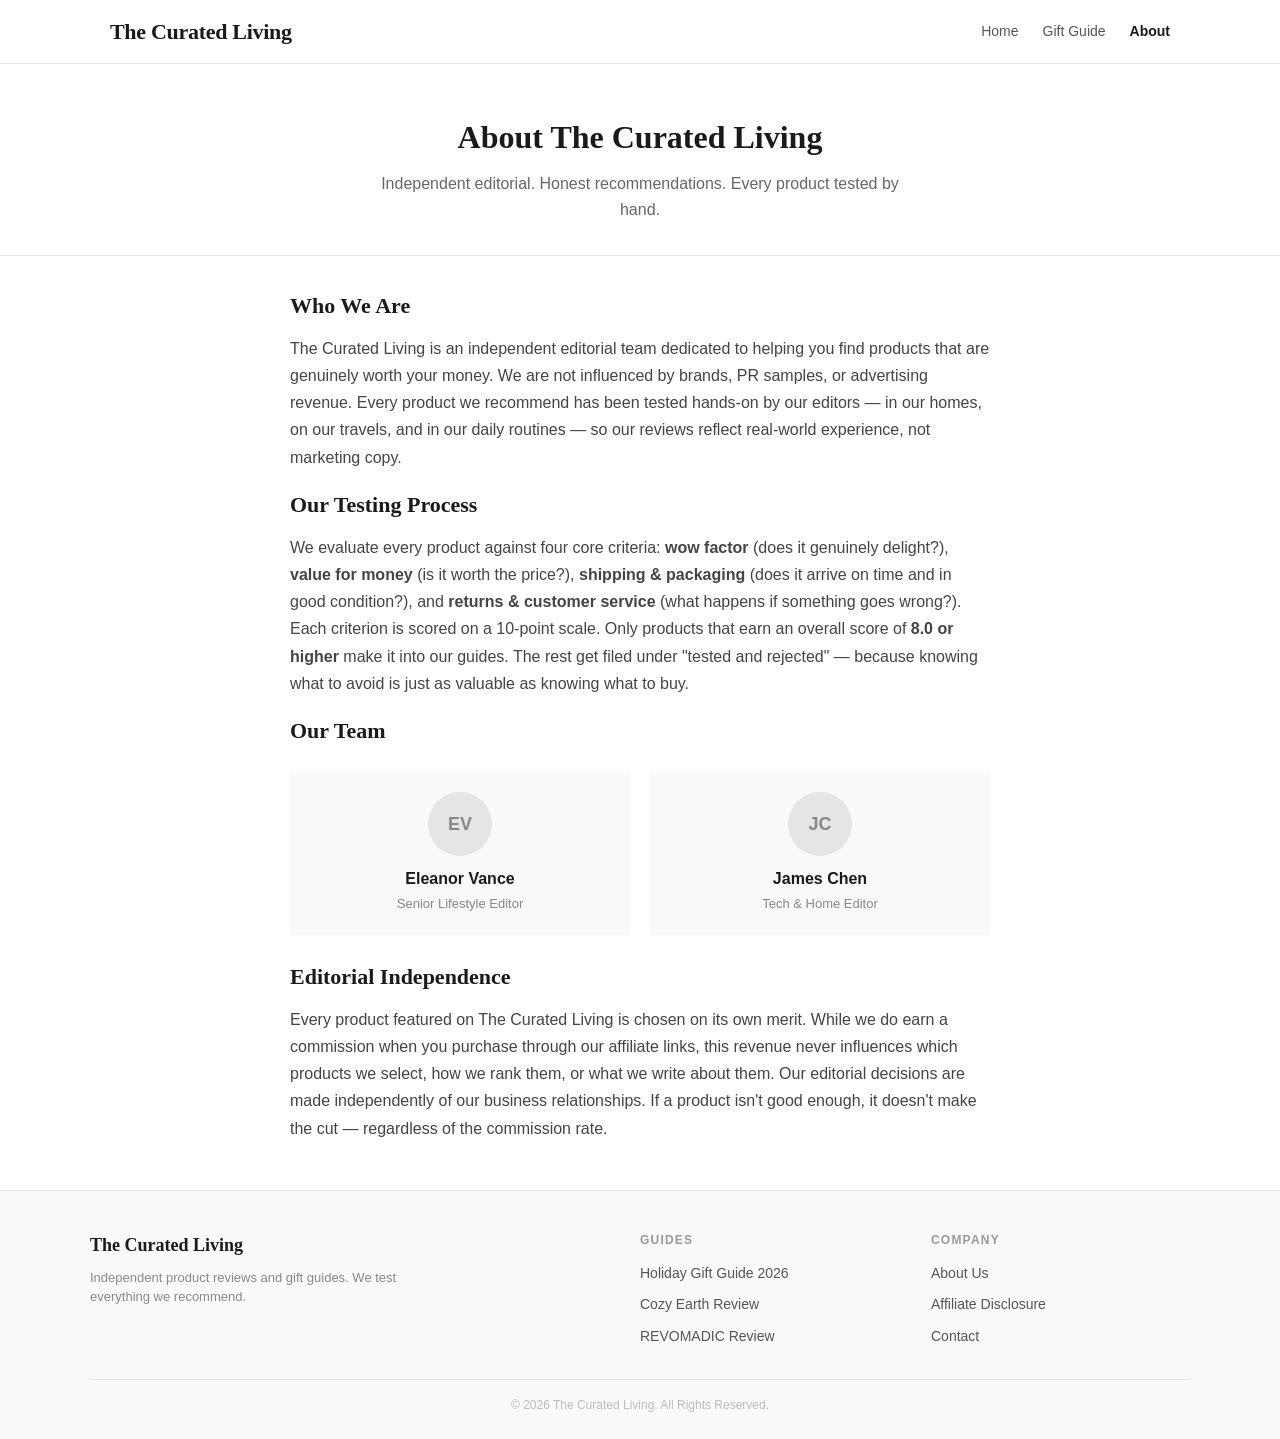
==== about.html @ 166a34c0 "Initial commit: The Curated Living - Holiday Gift Guide 2026 Multi-page affiliate editorial website " ====
<!DOCTYPE html>
<html lang="en">
<head>
  <meta charset="UTF-8">
  <meta name="viewport" content="width=device-width, initial-scale=1.0">
  <title>About Us — The Curated Living</title>
  <meta name="description" content="Learn about The Curated Living's editorial team, our hands-on testing process, and our commitment to independent product reviews.">
  <meta property="og:title" content="About Us — The Curated Living">
  <meta property="og:description" content="Learn about The Curated Living's editorial team, our hands-on testing process, and our commitment to independent product reviews.">
  <meta property="og:type" content="website">
  <link rel="stylesheet" href="css/style.css">
  <script>!function(f,b,e,v,n,t,s){if(f.fbq)return;n=f.fbq=function(){n.callMethod?n.callMethod.apply(n,arguments):n.queue.push(arguments)};if(!f._fbq)f._fbq=n;n.push=n;n.loaded=!0;n.version='2.0';n.queue=[];t=b.createElement(e);t.async=!0;t.src=v;s=b.getElementsByTagName(e)[0];s.parentNode.insertBefore(t,s)}(window,document,'script','https://connect.facebook.net/en_US/fbevents.js');fbq('init','YOUR_PIXEL_ID');fbq('track','PageView');</script>
</head>
<body>

  <!-- Header -->
  <header class="site-header">
    <div class="site-header__inner">
      <a href="index.html" class="site-header__logo">The Curated Living</a>
      <nav class="site-header__nav">
        <a href="index.html">Home</a>
        <a href="gift-guide.html">Gift Guide</a>
        <a href="about.html" class="active">About</a>
      </nav>
    </div>
  </header>

  <!-- About Header -->
  <section class="about-header">
    <h1>About The Curated Living</h1>
    <p>Independent editorial. Honest recommendations. Every product tested by hand.</p>
  </section>

  <!-- About Content -->
  <section class="about-section">

    <h2>Who We Are</h2>
    <p>The Curated Living is an independent editorial team dedicated to helping you find products that are genuinely worth your money. We are not influenced by brands, PR samples, or advertising revenue. Every product we recommend has been tested hands-on by our editors — in our homes, on our travels, and in our daily routines — so our reviews reflect real-world experience, not marketing copy.</p>

    <h2>Our Testing Process</h2>
    <p>We evaluate every product against four core criteria: <strong>wow factor</strong> (does it genuinely delight?), <strong>value for money</strong> (is it worth the price?), <strong>shipping &amp; packaging</strong> (does it arrive on time and in good condition?), and <strong>returns &amp; customer service</strong> (what happens if something goes wrong?). Each criterion is scored on a 10-point scale. Only products that earn an overall score of <strong>8.0 or higher</strong> make it into our guides. The rest get filed under "tested and rejected" — because knowing what to avoid is just as valuable as knowing what to buy.</p>

    <h2>Our Team</h2>
    <div class="about-team">
      <div class="about-team__card">
        <div class="about-team__avatar">EV</div>
        <div class="about-team__name">Eleanor Vance</div>
        <div class="about-team__role">Senior Lifestyle Editor</div>
      </div>
      <div class="about-team__card">
        <div class="about-team__avatar">JC</div>
        <div class="about-team__name">James Chen</div>
        <div class="about-team__role">Tech &amp; Home Editor</div>
      </div>
    </div>

    <h2>Editorial Independence</h2>
    <p>Every product featured on The Curated Living is chosen on its own merit. While we do earn a commission when you purchase through our affiliate links, this revenue never influences which products we select, how we rank them, or what we write about them. Our editorial decisions are made independently of our business relationships. If a product isn't good enough, it doesn't make the cut — regardless of the commission rate.</p>

  </section>

  <!-- Footer -->
  <footer class="site-footer">
    <div class="site-footer__inner">
      <div>
        <div class="site-footer__brand">The Curated Living</div>
        <p class="site-footer__desc">Independent product reviews and gift guides. We test everything we recommend.</p>
      </div>
      <div>
        <div class="site-footer__heading">Guides</div>
        <ul class="site-footer__links">
          <li><a href="gift-guide.html">Holiday Gift Guide 2026</a></li>
          <li><a href="reviews/cozy-earth.html">Cozy Earth Review</a></li>
          <li><a href="reviews/revomadic.html">REVOMADIC Review</a></li>
        </ul>
      </div>
      <div>
        <div class="site-footer__heading">Company</div>
        <ul class="site-footer__links">
          <li><a href="about.html">About Us</a></li>
          <li><a href="disclosure.html">Affiliate Disclosure</a></li>
          <li><a href="mailto:hello@thecuratedliving.com">Contact</a></li>
        </ul>
      </div>
    </div>
    <div class="site-footer__copy">© 2026 The Curated Living. All Rights Reserved.</div>
  </footer>

  <script src="js/tracking.js"></script>
</body>
</html>
---- css/style.css ----
/* =============================================
   The Curated Living — Global Stylesheet
   Style reference: Wirecutter / The Strategist
   ============================================= */

/* ---------- Reset & Base ---------- */
*,*::before,*::after{box-sizing:border-box;margin:0;padding:0}
html{scroll-behavior:smooth}
body{font-family:-apple-system,BlinkMacSystemFont,'Segoe UI',Roboto,Oxygen,Ubuntu,sans-serif;color:#1a1a1a;background:#fff;line-height:1.6;-webkit-font-smoothing:antialiased}
img{max-width:100%;height:auto;display:block}
a{color:#326891;text-decoration:none}
a:hover{text-decoration:underline}

/* ---------- Layout ---------- */
.container{max-width:1100px;margin:0 auto;padding:0 20px}
.container--narrow{max-width:740px;margin:0 auto;padding:0 20px}

/* ---------- Site Header ---------- */
.site-header{border-bottom:1px solid #e5e5e5;background:#fff;position:sticky;top:0;z-index:50}
.site-header__inner{max-width:1100px;margin:0 auto;padding:14px 20px;display:flex;align-items:center;justify-content:space-between}
.site-header__logo{font-family:Georgia,'Times New Roman',serif;font-size:22px;font-weight:700;color:#1a1a1a;text-decoration:none;letter-spacing:-.3px}
.site-header__logo:hover{text-decoration:none}
.site-header__nav{display:flex;align-items:center;gap:24px}
.site-header__nav a{font-size:14px;font-weight:500;color:#555;text-decoration:none;transition:color .15s}
.site-header__nav a:hover{color:#1a1a1a;text-decoration:none}
.site-header__nav a.active{color:#1a1a1a;font-weight:600}
@media(max-width:600px){
  .site-header__nav{gap:16px}
  .site-header__nav a{font-size:13px}
}

/* ---------- Site Footer ---------- */
.site-footer{border-top:1px solid #e5e5e5;background:#fafafa;padding:40px 20px 24px}
.site-footer__inner{max-width:1100px;margin:0 auto;display:grid;grid-template-columns:2fr 1fr 1fr;gap:32px}
@media(max-width:700px){
  .site-footer__inner{grid-template-columns:1fr;gap:20px}
}
.site-footer__brand{font-family:Georgia,serif;font-size:18px;font-weight:700;color:#1a1a1a;margin-bottom:8px}
.site-footer__desc{font-size:13px;color:#888;line-height:1.5;max-width:320px}
.site-footer__heading{font-size:12px;text-transform:uppercase;letter-spacing:1.2px;color:#999;font-weight:700;margin-bottom:10px}
.site-footer__links{list-style:none;padding:0}
.site-footer__links li{margin-bottom:6px}
.site-footer__links a{font-size:14px;color:#555}
.site-footer__links a:hover{color:#1a1a1a}
.site-footer__copy{border-top:1px solid #e5e5e5;margin-top:24px;padding-top:16px;text-align:center;font-size:12px;color:#bbb;max-width:1100px;margin-left:auto;margin-right:auto}

/* ---------- Article ---------- */
.article-category{font-size:12px;text-transform:uppercase;letter-spacing:1.5px;color:#c62828;font-weight:700;margin-top:32px;margin-bottom:12px}
.article-title{font-family:Georgia,serif;font-size:36px;line-height:1.2;font-weight:700;color:#1a1a1a;margin-bottom:16px;letter-spacing:-.5px}
@media(max-width:600px){.article-title{font-size:28px}}
.article-dek{font-size:18px;line-height:1.5;color:#555;margin-bottom:20px}
.byline{display:flex;align-items:center;gap:10px;padding:16px 0;border-top:1px solid #e5e5e5;border-bottom:1px solid #e5e5e5;margin-bottom:28px;font-size:14px;color:#666}
.byline__avatar{width:36px;height:36px;border-radius:50%;background:#e5e5e5;display:flex;align-items:center;justify-content:center;font-weight:700;font-size:13px;color:#888;flex-shrink:0}
.byline__name{color:#1a1a1a;font-weight:600}
.byline__meta{font-size:13px;color:#999}

/* ---------- Body Text ---------- */
.prose p{font-size:17px;line-height:1.7;color:#333;margin-bottom:20px}
.prose h2{font-family:Georgia,serif;font-size:26px;font-weight:700;color:#1a1a1a;margin:40px 0 16px;letter-spacing:-.3px}
.prose h3{font-size:14px;text-transform:uppercase;letter-spacing:1px;color:#999;font-weight:700;margin:36px 0 10px}
.prose ul,.prose ol{margin-bottom:20px;padding-left:24px;font-size:17px;color:#333;line-height:1.7}
.prose li{margin-bottom:6px}
.prose strong{color:#1a1a1a}

/* ---------- Hero Image ---------- */
.hero-img{width:100%;margin-bottom:28px}
.hero-img img{width:100%;height:auto}
.hero-img figcaption{font-size:12px;color:#999;margin-top:6px;font-style:italic}

/* ---------- Table of Contents ---------- */
.toc{background:#f9f9f9;border:1px solid #e5e5e5;padding:20px 24px;margin-bottom:32px}
.toc__title{font-size:13px;font-weight:700;text-transform:uppercase;letter-spacing:1px;color:#888;margin-bottom:12px}
.toc ol{padding-left:20px;margin:0}
.toc li{font-size:15px;margin-bottom:6px;color:#333}
.toc a{color:#326891}

/* ---------- Product Card ---------- */
.product-card{border:1px solid #e5e5e5;padding:24px;margin-bottom:32px;background:#fff}
.product-card__label{font-size:12px;font-weight:700;text-transform:uppercase;letter-spacing:1px;margin-bottom:12px}
.product-card__label--pick{color:#326891}
.product-card__label--great{color:#2e7d32}
.product-card__label--lastmin{color:#c62828}
.product-card__inner{display:flex;gap:20px;align-items:flex-start}
@media(max-width:600px){.product-card__inner{flex-direction:column}}
.product-card__img{width:200px;min-width:200px;aspect-ratio:1;background:#f5f5f5;display:flex;align-items:center;justify-content:center;flex-direction:column;text-align:center}
@media(max-width:600px){.product-card__img{width:100%;min-width:auto;aspect-ratio:4/3}}
.product-card__img-brand{font-size:18px;font-weight:700;color:#555;margin-bottom:4px}
.product-card__img-sub{font-size:12px;color:#999}
.product-card__body{flex:1}
.product-card__name{font-family:Georgia,serif;font-size:22px;font-weight:700;color:#1a1a1a;margin-bottom:4px;line-height:1.3}
.product-card__price{font-size:14px;color:#888;margin-bottom:12px}
.product-card__desc{font-size:15px;line-height:1.6;color:#444;margin-bottom:14px}
.product-card__pros{font-size:14px;color:#444;margin-bottom:16px;padding-left:0;list-style:none}
.product-card__pros li{position:relative;padding-left:18px;margin-bottom:5px}
.product-card__pros li::before{content:'✓';position:absolute;left:0;color:#2e7d32;font-weight:700}

/* Buy button */
.buy-btn{display:inline-block;background:#1a1a1a;color:#fff;padding:10px 20px;font-size:14px;font-weight:600;border:none;cursor:pointer;transition:background .15s;text-decoration:none;font-family:inherit}
.buy-btn:hover{background:#333;color:#fff;text-decoration:none}
.promo-note{font-size:13px;color:#888;margin-top:8px;display:flex;align-items:center;gap:6px;flex-wrap:wrap}
.copy-link{color:#326891;cursor:pointer;text-decoration:underline;background:none;border:none;font-size:13px;padding:0;font-family:inherit}
.copy-link:hover{color:#1a4a6e}

/* ---------- Homepage ---------- */
.home-hero{padding:48px 0 40px;border-bottom:1px solid #e5e5e5}
.home-hero__inner{max-width:1100px;margin:0 auto;padding:0 20px;display:grid;grid-template-columns:1.2fr 1fr;gap:32px;align-items:center}
@media(max-width:700px){.home-hero__inner{grid-template-columns:1fr;gap:20px}}
.home-hero__category{font-size:12px;text-transform:uppercase;letter-spacing:1.5px;color:#c62828;font-weight:700;margin-bottom:8px}
.home-hero__title{font-family:Georgia,serif;font-size:32px;font-weight:700;color:#1a1a1a;line-height:1.2;margin-bottom:12px;letter-spacing:-.3px}
@media(max-width:600px){.home-hero__title{font-size:26px}}
.home-hero__title a{color:inherit;text-decoration:none}
.home-hero__title a:hover{text-decoration:underline}
.home-hero__dek{font-size:16px;color:#555;line-height:1.5;margin-bottom:16px}
.home-hero__meta{font-size:13px;color:#999}
.home-hero__img{border-radius:4px;overflow:hidden;aspect-ratio:16/10;background:#f5f5f5}
.home-hero__img img{width:100%;height:100%;object-fit:cover}

/* Article grid */
.articles-grid{max-width:1100px;margin:0 auto;padding:40px 20px}
.articles-grid__title{font-family:Georgia,serif;font-size:22px;font-weight:700;margin-bottom:24px;color:#1a1a1a}
.articles-grid__list{display:grid;grid-template-columns:repeat(3,1fr);gap:24px;list-style:none;padding:0}
@media(max-width:700px){.articles-grid__list{grid-template-columns:1fr;gap:16px}}
.article-card{border:1px solid #e5e5e5;overflow:hidden;transition:box-shadow .2s}
.article-card:hover{box-shadow:0 2px 12px rgba(0,0,0,.08)}
.article-card__img{aspect-ratio:16/10;background:#f5f5f5;display:flex;align-items:center;justify-content:center;font-size:13px;color:#999;padding:12px;text-align:center}
.article-card__body{padding:16px}
.article-card__cat{font-size:11px;text-transform:uppercase;letter-spacing:1px;color:#c62828;font-weight:700;margin-bottom:6px}
.article-card__title{font-family:Georgia,serif;font-size:18px;font-weight:700;color:#1a1a1a;line-height:1.3;margin-bottom:6px}
.article-card__title a{color:inherit;text-decoration:none}
.article-card__title a:hover{text-decoration:underline}
.article-card__excerpt{font-size:14px;color:#666;line-height:1.5}
.article-card__meta{font-size:12px;color:#999;margin-top:8px}

/* Newsletter */
.newsletter{background:#f9f9f9;border-top:1px solid #e5e5e5;border-bottom:1px solid #e5e5e5;padding:40px 20px;text-align:center}
.newsletter__title{font-family:Georgia,serif;font-size:22px;font-weight:700;margin-bottom:8px}
.newsletter__desc{font-size:15px;color:#666;margin-bottom:16px;max-width:480px;margin-left:auto;margin-right:auto}
.newsletter__form{display:flex;gap:8px;max-width:400px;margin:0 auto}
.newsletter__input{flex:1;padding:10px 14px;border:1px solid #ddd;font-size:14px;font-family:inherit}
.newsletter__input:focus{outline:none;border-color:#326891}
.newsletter__btn{background:#1a1a1a;color:#fff;padding:10px 20px;border:none;font-size:14px;font-weight:600;cursor:pointer;font-family:inherit}
.newsletter__btn:hover{background:#333}

/* ---------- About page ---------- */
.about-header{text-align:center;padding:48px 20px 32px;border-bottom:1px solid #e5e5e5}
.about-header h1{font-family:Georgia,serif;font-size:32px;font-weight:700;margin-bottom:8px}
.about-header p{font-size:16px;color:#666;max-width:560px;margin:0 auto}
.about-section{max-width:740px;margin:0 auto;padding:32px 20px}
.about-section h2{font-family:Georgia,serif;font-size:22px;font-weight:700;margin-bottom:12px}
.about-section p{font-size:16px;line-height:1.7;color:#444;margin-bottom:16px}
.about-team{display:grid;grid-template-columns:1fr 1fr;gap:20px;margin:24px 0}
@media(max-width:600px){.about-team{grid-template-columns:1fr}}
.about-team__card{padding:20px;background:#f9f9f9;text-align:center}
.about-team__avatar{width:64px;height:64px;border-radius:50%;background:#e5e5e5;margin:0 auto 10px;display:flex;align-items:center;justify-content:center;font-weight:700;color:#888;font-size:18px}
.about-team__name{font-weight:700;color:#1a1a1a;margin-bottom:2px}
.about-team__role{font-size:13px;color:#888}

/* ---------- Section Divider ---------- */
.section-divider{border:none;border-top:1px solid #e5e5e5;margin:36px 0}

/* ---------- Rejected Section ---------- */
.rejected{border-top:1px solid #e5e5e5;margin-top:40px;padding-top:32px}
.rejected-grid{display:grid;grid-template-columns:1fr 1fr;gap:12px;margin-top:16px}
@media(max-width:600px){.rejected-grid{grid-template-columns:1fr}}
.rejected-item{padding:14px;background:#f9f9f9;font-size:14px}
.rejected-item strong{color:#1a1a1a;display:block;margin-bottom:4px}
.rejected-item p{font-size:13px;color:#888;margin:0;line-height:1.5}

/* ---------- Disclosure ---------- */
.disclosure{border-top:1px solid #e5e5e5;margin-top:40px;padding-top:24px;font-size:13px;color:#999;line-height:1.6}
.disclosure p{font-size:13px;color:#999;margin-bottom:12px}
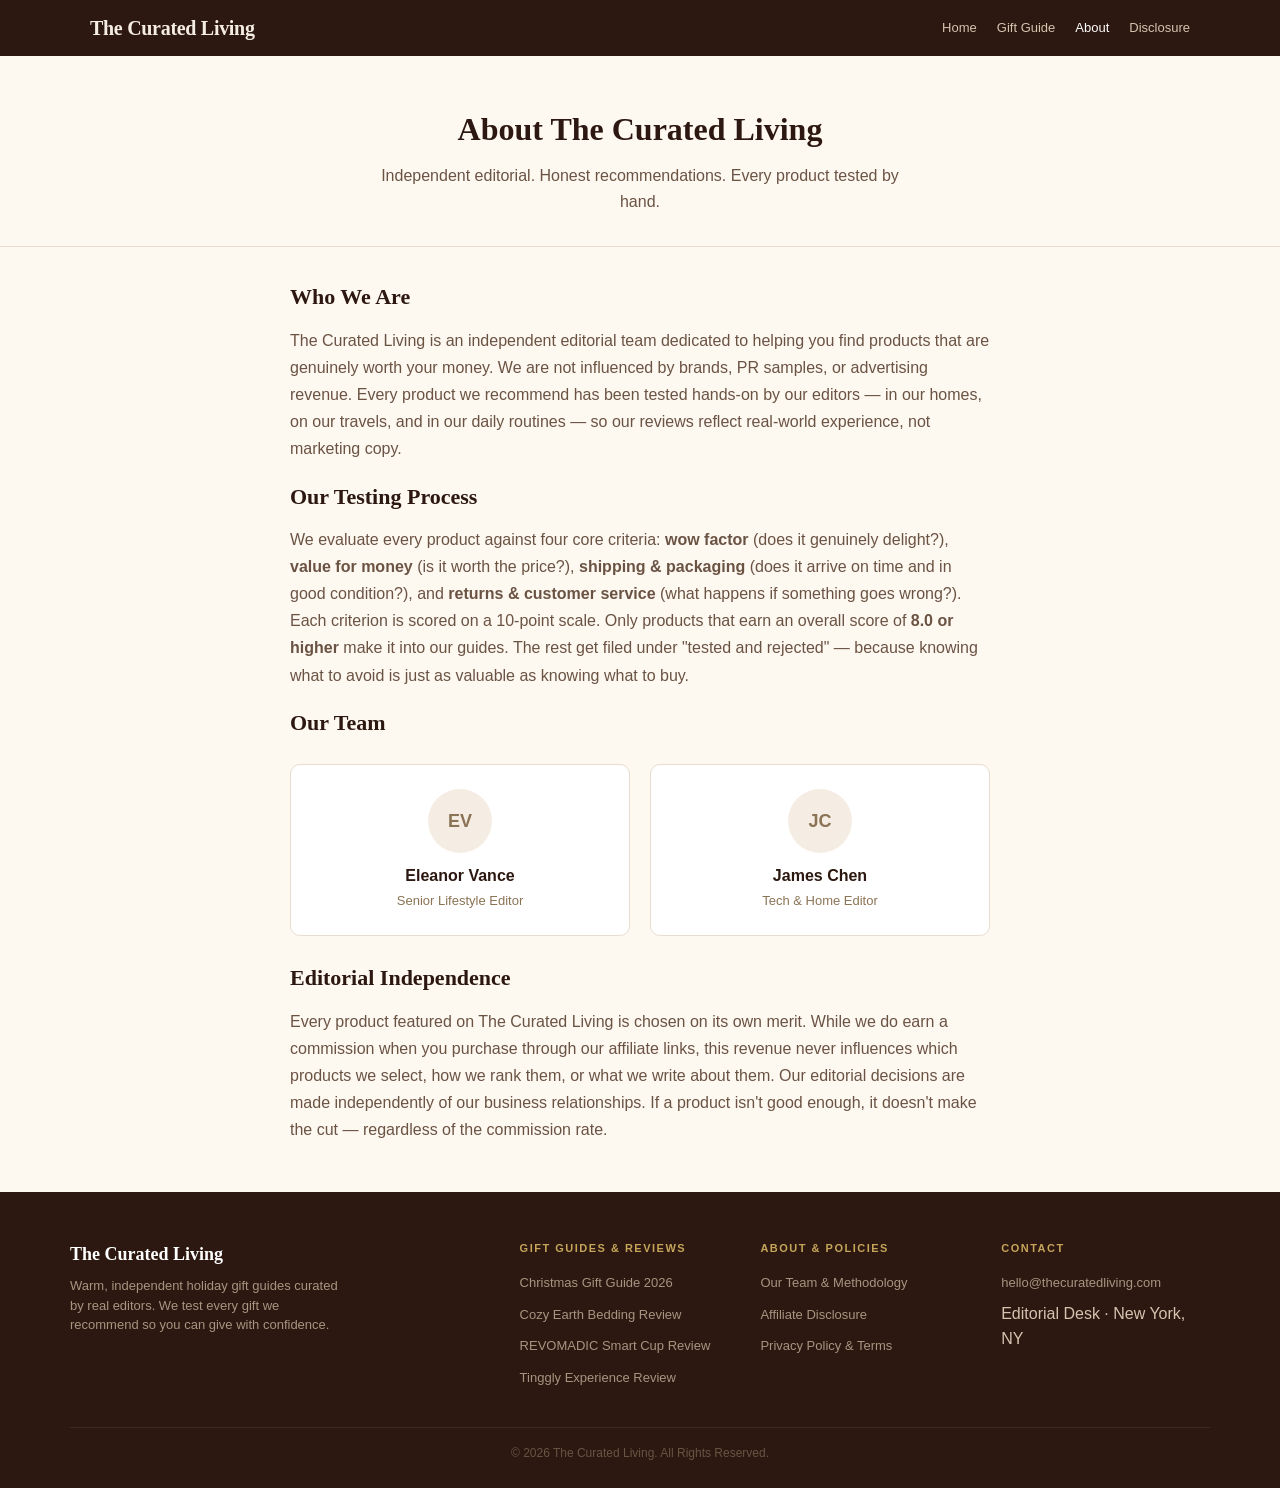
==== commit b319ff04: "Upgrade to 14-item Christmas Gift Finder & Interactive Comparison Hub (Impact.com holiday brands, co" ====
--- a/about.html
+++ b/about.html
@@ -9,7 +9,6 @@
   <meta property="og:description" content="Learn about The Curated Living's editorial team, our hands-on testing process, and our commitment to independent product reviews.">
   <meta property="og:type" content="website">
   <link rel="stylesheet" href="css/style.css">
-  <script>!function(f,b,e,v,n,t,s){if(f.fbq)return;n=f.fbq=function(){n.callMethod?n.callMethod.apply(n,arguments):n.queue.push(arguments)};if(!f._fbq)f._fbq=n;n.push=n;n.loaded=!0;n.version='2.0';n.queue=[];t=b.createElement(e);t.async=!0;t.src=v;s=b.getElementsByTagName(e)[0];s.parentNode.insertBefore(t,s)}(window,document,'script','https://connect.facebook.net/en_US/fbevents.js');fbq('init','YOUR_PIXEL_ID');fbq('track','PageView');</script>
 </head>
 <body>
 
@@ -21,6 +20,7 @@
         <a href="index.html">Home</a>
         <a href="gift-guide.html">Gift Guide</a>
         <a href="about.html" class="active">About</a>
+        <a href="disclosure.html">Disclosure</a>
       </nav>
     </div>
   </header>
@@ -64,22 +64,30 @@
     <div class="site-footer__inner">
       <div>
         <div class="site-footer__brand">The Curated Living</div>
-        <p class="site-footer__desc">Independent product reviews and gift guides. We test everything we recommend.</p>
+        <p class="site-footer__desc">Warm, independent holiday gift guides curated by real editors. We test every gift we recommend so you can give with confidence.</p>
       </div>
       <div>
-        <div class="site-footer__heading">Guides</div>
+        <div class="site-footer__heading">Gift Guides &amp; Reviews</div>
         <ul class="site-footer__links">
-          <li><a href="gift-guide.html">Holiday Gift Guide 2026</a></li>
-          <li><a href="reviews/cozy-earth.html">Cozy Earth Review</a></li>
-          <li><a href="reviews/revomadic.html">REVOMADIC Review</a></li>
+          <li><a href="gift-guide.html">Christmas Gift Guide 2026</a></li>
+          <li><a href="reviews/cozy-earth.html">Cozy Earth Bedding Review</a></li>
+          <li><a href="reviews/revomadic.html">REVOMADIC Smart Cup Review</a></li>
+          <li><a href="reviews/tinggly.html">Tinggly Experience Review</a></li>
         </ul>
       </div>
       <div>
-        <div class="site-footer__heading">Company</div>
+        <div class="site-footer__heading">About &amp; Policies</div>
         <ul class="site-footer__links">
-          <li><a href="about.html">About Us</a></li>
+          <li><a href="about.html">Our Team &amp; Methodology</a></li>
           <li><a href="disclosure.html">Affiliate Disclosure</a></li>
-          <li><a href="mailto:hello@thecuratedliving.com">Contact</a></li>
+          <li><a href="privacy.html">Privacy Policy &amp; Terms</a></li>
+        </ul>
+      </div>
+      <div>
+        <div class="site-footer__heading">Contact</div>
+        <ul class="site-footer__links">
+          <li><a href="mailto:hello@thecuratedliving.com">hello@thecuratedliving.com</a></li>
+          <li>Editorial Desk · New York, NY</li>
         </ul>
       </div>
     </div>
--- a/css/style.css
+++ b/css/style.css
@@ -1,171 +1,302 @@
 /* =============================================
-   The Curated Living — Global Stylesheet
-   Style reference: Wirecutter / The Strategist
+   The Curated Living — Christmas Gift Guide 2026
+   Warm, magazine-style gift discovery experience
    ============================================= */
 
 /* ---------- Reset & Base ---------- */
 *,*::before,*::after{box-sizing:border-box;margin:0;padding:0}
 html{scroll-behavior:smooth}
-body{font-family:-apple-system,BlinkMacSystemFont,'Segoe UI',Roboto,Oxygen,Ubuntu,sans-serif;color:#1a1a1a;background:#fff;line-height:1.6;-webkit-font-smoothing:antialiased}
+body{font-family:-apple-system,BlinkMacSystemFont,'Segoe UI',Roboto,sans-serif;color:#2C1810;background:#FDF8F0;line-height:1.6;-webkit-font-smoothing:antialiased}
 img{max-width:100%;height:auto;display:block}
-a{color:#326891;text-decoration:none}
-a:hover{text-decoration:underline}
+a{color:#8B4513;text-decoration:none}
+a:hover{text-decoration:underline;color:#5C2E0A}
 
 /* ---------- Layout ---------- */
-.container{max-width:1100px;margin:0 auto;padding:0 20px}
-.container--narrow{max-width:740px;margin:0 auto;padding:0 20px}
-
-/* ---------- Site Header ---------- */
-.site-header{border-bottom:1px solid #e5e5e5;background:#fff;position:sticky;top:0;z-index:50}
-.site-header__inner{max-width:1100px;margin:0 auto;padding:14px 20px;display:flex;align-items:center;justify-content:space-between}
-.site-header__logo{font-family:Georgia,'Times New Roman',serif;font-size:22px;font-weight:700;color:#1a1a1a;text-decoration:none;letter-spacing:-.3px}
-.site-header__logo:hover{text-decoration:none}
-.site-header__nav{display:flex;align-items:center;gap:24px}
-.site-header__nav a{font-size:14px;font-weight:500;color:#555;text-decoration:none;transition:color .15s}
-.site-header__nav a:hover{color:#1a1a1a;text-decoration:none}
-.site-header__nav a.active{color:#1a1a1a;font-weight:600}
-@media(max-width:600px){
-  .site-header__nav{gap:16px}
-  .site-header__nav a{font-size:13px}
-}
-
-/* ---------- Site Footer ---------- */
-.site-footer{border-top:1px solid #e5e5e5;background:#fafafa;padding:40px 20px 24px}
-.site-footer__inner{max-width:1100px;margin:0 auto;display:grid;grid-template-columns:2fr 1fr 1fr;gap:32px}
-@media(max-width:700px){
-  .site-footer__inner{grid-template-columns:1fr;gap:20px}
-}
-.site-footer__brand{font-family:Georgia,serif;font-size:18px;font-weight:700;color:#1a1a1a;margin-bottom:8px}
-.site-footer__desc{font-size:13px;color:#888;line-height:1.5;max-width:320px}
-.site-footer__heading{font-size:12px;text-transform:uppercase;letter-spacing:1.2px;color:#999;font-weight:700;margin-bottom:10px}
+.container{max-width:1140px;margin:0 auto;padding:0 20px}
+.container--narrow{max-width:760px;margin:0 auto;padding:0 20px}
+
+/* ---------- Header ---------- */
+.site-header{background:#2C1810;position:sticky;top:0;z-index:50}
+.site-header__inner{max-width:1140px;margin:0 auto;padding:12px 20px;display:flex;align-items:center;justify-content:space-between}
+.site-header__logo{font-family:Georgia,serif;font-size:20px;font-weight:700;color:#F5EDE3;text-decoration:none;letter-spacing:-.3px}
+.site-header__logo:hover{text-decoration:none;color:#fff}
+.site-header__nav{display:flex;align-items:center;gap:20px}
+.site-header__nav a{font-size:13px;font-weight:500;color:#D4C4B0;text-decoration:none;transition:color .15s}
+.site-header__nav a:hover,.site-header__nav a.active{color:#fff;text-decoration:none}
+@media(max-width:600px){.site-header__nav{gap:14px}.site-header__nav a{font-size:12px}}
+
+/* ---------- Hero ---------- */
+.hero{position:relative;overflow:hidden;background:#2C1810;min-height:480px;display:flex;align-items:center}
+@media(max-width:700px){.hero{min-height:auto;padding:0}}
+.hero__bg{position:absolute;inset:0;z-index:0}
+.hero__bg img{width:100%;height:100%;object-fit:cover;opacity:.55}
+.hero__overlay{position:absolute;inset:0;background:linear-gradient(135deg,rgba(44,24,16,.85) 0%,rgba(44,24,16,.5) 50%,rgba(27,67,50,.4) 100%);z-index:1}
+.hero__content{position:relative;z-index:2;max-width:1140px;margin:0 auto;padding:60px 20px;width:100%}
+@media(max-width:700px){.hero__content{padding:40px 20px}}
+.hero__eyebrow{font-size:12px;text-transform:uppercase;letter-spacing:2.5px;color:#C5A55A;font-weight:700;margin-bottom:12px;display:flex;align-items:center;gap:8px}
+.hero__title{font-family:Georgia,serif;font-size:42px;font-weight:700;color:#fff;line-height:1.15;margin-bottom:16px;max-width:600px}
+@media(max-width:700px){.hero__title{font-size:28px}}
+.hero__subtitle{font-size:17px;color:#D4C4B0;line-height:1.6;max-width:500px;margin-bottom:32px}
+
+/* ---------- Gift Finder (3-step) ---------- */
+.finder{background:#fff;border-radius:12px;padding:28px;max-width:680px;box-shadow:0 8px 40px rgba(44,24,16,.15)}
+.finder__title{font-family:Georgia,serif;font-size:18px;font-weight:700;color:#2C1810;margin-bottom:20px;text-align:center}
+.finder__steps{display:flex;gap:16px;flex-wrap:wrap}
+@media(max-width:600px){.finder__steps{flex-direction:column}}
+.finder__step{flex:1;min-width:180px}
+.finder__step-label{font-size:11px;text-transform:uppercase;letter-spacing:1.2px;color:#8B7355;font-weight:700;margin-bottom:8px;display:flex;align-items:center;gap:6px}
+.finder__step-num{width:22px;height:22px;border-radius:50%;background:#C5A55A;color:#fff;font-size:11px;font-weight:700;display:flex;align-items:center;justify-content:center}
+.finder__select{width:100%;padding:10px 12px;border:1.5px solid #E8DDD0;border-radius:8px;font-size:14px;font-family:inherit;color:#2C1810;background:#FDF8F0;cursor:pointer;appearance:none;background-image:url("data:image/svg+xml,%3Csvg xmlns='http://www.w3.org/2000/svg' width='12' height='8'%3E%3Cpath d='M1 1l5 5 5-5' stroke='%238B7355' stroke-width='1.5' fill='none'/%3E%3C/svg%3E");background-repeat:no-repeat;background-position:right 12px center}
+.finder__select:focus{outline:none;border-color:#C5A55A}
+.finder__btn{width:100%;margin-top:16px;padding:12px 24px;background:#B22234;color:#fff;border:none;border-radius:8px;font-size:15px;font-weight:600;cursor:pointer;font-family:inherit;transition:background .15s}
+.finder__btn:hover{background:#8B1A2A}
+
+/* ---------- Section ---------- */
+.section{padding:48px 0}
+.section--alt{background:#F5EDE3}
+.section__eyebrow{font-size:11px;text-transform:uppercase;letter-spacing:2px;color:#C5A55A;font-weight:700;margin-bottom:8px}
+.section__title{font-family:Georgia,serif;font-size:28px;font-weight:700;color:#2C1810;margin-bottom:8px;line-height:1.2}
+@media(max-width:600px){.section__title{font-size:24px}}
+.section__desc{font-size:16px;color:#6B5344;margin-bottom:32px;max-width:600px;line-height:1.6}
+
+/* ---------- Recipient Tabs ---------- */
+.tabs{display:flex;gap:8px;margin-bottom:28px;flex-wrap:wrap}
+.tab{padding:8px 18px;border:1.5px solid #E8DDD0;border-radius:24px;font-size:13px;font-weight:600;color:#6B5344;cursor:pointer;transition:all .15s;background:#fff;font-family:inherit}
+.tab:hover{border-color:#C5A55A;color:#2C1810}
+.tab.active{background:#2C1810;color:#fff;border-color:#2C1810}
+
+/* ---------- FTC Inline Disclosure & Filter Feedback ---------- */
+.ftc-inline-notice{background:#F5EDE3;border-left:3px solid #C5A55A;border-radius:6px;padding:10px 14px;font-size:13px;color:#5C4636;margin-bottom:20px;line-height:1.5}
+.ftc-inline-notice a{color:#8B4513;font-weight:600;text-decoration:underline}
+.shipping-cutoff-alert{background:#FFF4E5;border:1.5px solid #C5A55A;border-radius:8px;padding:14px 18px;margin-bottom:20px;font-size:14px;color:#2C1810;display:flex;align-items:center;justify-content:space-between;gap:12px;flex-wrap:wrap}
+.filter-status{background:#fff;border:1.5px dashed #C5A55A;border-radius:10px;padding:18px 20px;margin-bottom:24px;display:flex;align-items:center;justify-content:space-between;gap:16px;flex-wrap:wrap}
+.filter-status__text{font-size:14px;color:#2C1810;line-height:1.5}
+.filter-status__reset{padding:8px 16px;background:#2C1810;color:#fff;border:none;border-radius:6px;font-size:13px;font-weight:600;cursor:pointer;font-family:inherit}
+.filter-status__reset:hover{background:#8B1A2A}
+
+/* ---------- Discovery Search, Sort & Quick Need Tags ---------- */
+.discovery-bar{background:#fff;border:1px solid #E8DDD0;border-radius:12px;padding:16px 20px;margin-bottom:20px;display:flex;gap:14px;align-items:center;justify-content:space-between;flex-wrap:wrap}
+.discovery-search{flex:1;min-width:240px;position:relative}
+.discovery-search input{width:100%;padding:10px 14px 10px 36px;border:1.5px solid #E8DDD0;border-radius:8px;font-size:14px;font-family:inherit;color:#2C1810;background:#FDF8F0}
+.discovery-search input:focus{outline:none;border-color:#C5A55A;background:#fff}
+.discovery-search__icon{position:absolute;left:12px;top:50%;transform:translateY(-50%);font-size:14px;color:#8B7355;pointer-events:none}
+.discovery-controls{display:flex;align-items:center;gap:12px;flex-wrap:wrap}
+.discovery-count{font-size:13px;color:#6B5344;font-weight:600}
+.discovery-sort{padding:9px 30px 9px 12px;border:1.5px solid #E8DDD0;border-radius:8px;font-size:13px;font-family:inherit;color:#2C1810;background:#FDF8F0;cursor:pointer}
+.quick-tags{display:flex;gap:8px;flex-wrap:wrap;margin-bottom:24px;align-items:center}
+.quick-tags__label{font-size:12px;font-weight:700;text-transform:uppercase;letter-spacing:1px;color:#8B7355;margin-right:4px}
+.quick-tag{padding:6px 13px;border:1px solid #E8DDD0;border-radius:20px;background:#F5EDE3;color:#5C4636;font-size:12px;font-weight:600;cursor:pointer;font-family:inherit;transition:all .15s}
+.quick-tag:hover,.quick-tag.active{background:#B22234;color:#fff;border-color:#B22234}
+
+/* ---------- Card Compare Button & Interactive Compare Tray ---------- */
+.gift-card__actions{display:flex;gap:8px;align-items:stretch}
+.gift-card__cta{flex:1}
+.gift-card__cmp-btn{padding:0 12px;background:#FDF8F0;color:#2C1810;border:1.5px solid #E8DDD0;border-radius:8px;font-size:12px;font-weight:700;cursor:pointer;font-family:inherit;white-space:nowrap;transition:all .15s}
+.gift-card__cmp-btn:hover{border-color:#C5A55A;background:#F5EDE3}
+.gift-card__cmp-btn.selected{background:#1B4332;color:#fff;border-color:#1B4332}
+
+.compare-tray{position:fixed;bottom:20px;left:50%;transform:translateX(-50%);background:#2C1810;color:#fff;padding:14px 22px;border-radius:14px;box-shadow:0 12px 40px rgba(0,0,0,.35);z-index:90;display:flex;align-items:center;gap:16px;max-width:92vw;flex-wrap:wrap;border:1.5px solid #C5A55A}
+.compare-tray[hidden]{display:none!important}
+.compare-tray__items{display:flex;gap:8px;flex-wrap:wrap;align-items:center}
+.compare-tray__pill{background:#3D2A1E;color:#F5EDE3;padding:5px 10px;border-radius:20px;font-size:12px;font-weight:600;display:flex;align-items:center;gap:6px}
+.compare-tray__pill button{background:none;border:none;color:#C5A55A;cursor:pointer;font-size:14px;line-height:1}
+.compare-tray__btn{padding:9px 18px;background:#C5A55A;color:#2C1810;border:none;border-radius:8px;font-size:13px;font-weight:700;cursor:pointer;font-family:inherit}
+.compare-tray__clear{background:none;border:none;color:#D4C4B0;font-size:12px;text-decoration:underline;cursor:pointer;font-family:inherit}
+
+.compare-modal{position:fixed;inset:0;background:rgba(44,24,16,.72);z-index:100;display:flex;align-items:center;justify-content:center;padding:20px}
+.compare-modal[hidden]{display:none!important}
+.compare-modal__box{background:#FDF8F0;border-radius:14px;max-width:960px;width:100%;max-height:88vh;overflow-y:auto;padding:28px;border:2px solid #C5A55A}
+.compare-modal__head{display:flex;justify-content:space-between;align-items:center;margin-bottom:20px}
+.compare-modal__close{background:#2C1810;color:#fff;border:none;border-radius:8px;padding:6px 14px;font-size:13px;font-weight:600;cursor:pointer}
+.compare-table-wrap{overflow-x:auto}
+.compare-table{width:100%;border-collapse:collapse;background:#fff;border-radius:10px;overflow:hidden;font-size:13px}
+.compare-table th,.compare-table td{padding:12px 14px;border:1px solid #E8DDD0;text-align:left;vertical-align:top}
+.compare-table th{background:#F5EDE3;color:#2C1810;font-weight:700;width:130px}
+
+/* ---------- Gift Card ---------- */
+.gifts-grid{display:grid;grid-template-columns:repeat(auto-fill,minmax(300px,1fr));gap:24px}
+@media(max-width:700px){.gifts-grid{grid-template-columns:1fr}}
+.gift-card{background:#fff;border-radius:12px;overflow:hidden;border:1px solid #E8DDD0;transition:transform .2s,box-shadow .2s}
+.gift-card:hover{transform:translateY(-3px);box-shadow:0 8px 24px rgba(44,24,16,.1)}
+.gift-card__img{aspect-ratio:4/3;overflow:hidden;background:#F5EDE3;position:relative}
+.gift-card__img img{width:100%;height:100%;object-fit:cover;transition:transform .3s}
+.gift-card:hover .gift-card__img img{transform:scale(1.04)}
+.gift-card__badge{position:absolute;top:12px;left:12px;font-size:11px;font-weight:700;padding:4px 10px;border-radius:20px;z-index:2}
+.gift-card__badge--pick{background:#C5A55A;color:#fff}
+.gift-card__badge--lastmin{background:#B22234;color:#fff}
+.gift-card__badge--value{background:#1B4332;color:#fff}
+.gift-card__body{padding:20px}
+.gift-card__for{font-size:12px;color:#C5A55A;font-weight:600;text-transform:uppercase;letter-spacing:1px;margin-bottom:4px}
+.gift-card__name{font-family:Georgia,serif;font-size:19px;font-weight:700;color:#2C1810;margin-bottom:4px;line-height:1.3}
+.gift-card__price{font-size:14px;color:#8B7355;margin-bottom:10px}
+.gift-card__why{font-size:14px;color:#6B5344;line-height:1.55;margin-bottom:14px}
+.gift-card__meta{display:flex;gap:12px;flex-wrap:wrap;font-size:12px;color:#8B7355;margin-bottom:16px}
+.gift-card__meta span{display:flex;align-items:center;gap:4px}
+.gift-card__cta{display:block;width:100%;padding:11px;background:#2C1810;color:#F5EDE3;border:none;border-radius:8px;font-size:14px;font-weight:600;cursor:pointer;text-align:center;font-family:inherit;transition:background .15s}
+.gift-card__cta:hover{background:#1a0f09;text-decoration:none;color:#fff}
+.gift-card__code{font-size:12px;color:#8B7355;margin-top:8px;text-align:center}
+.gift-card__code button{color:#8B4513;text-decoration:underline;background:none;border:none;cursor:pointer;font-size:12px;font-family:inherit}
+
+/* ---------- Compare Section ---------- */
+.compare-group{margin-bottom:40px}
+.compare-group__title{font-family:Georgia,serif;font-size:20px;font-weight:700;color:#2C1810;margin-bottom:6px}
+.compare-group__subtitle{font-size:14px;color:#8B7355;margin-bottom:20px}
+.compare-cards{display:grid;grid-template-columns:1fr 1fr;gap:20px;position:relative}
+@media(max-width:600px){.compare-cards{grid-template-columns:1fr}}
+.compare-card{background:#fff;border:1.5px solid #E8DDD0;border-radius:12px;padding:20px}
+.compare-card--winner{border-color:#C5A55A;box-shadow:0 0 0 1px #C5A55A}
+.compare-card__head{display:flex;align-items:center;gap:12px;margin-bottom:14px}
+.compare-card__thumb{width:56px;height:56px;border-radius:8px;background:#F5EDE3;overflow:hidden;flex-shrink:0}
+.compare-card__thumb img{width:100%;height:100%;object-fit:cover}
+.compare-card__brand{font-family:Georgia,serif;font-size:17px;font-weight:700;color:#2C1810}
+.compare-card__price-tag{font-size:13px;color:#8B7355}
+.compare-card__row{display:flex;justify-content:space-between;padding:8px 0;border-bottom:1px solid #F5EDE3;font-size:13px}
+.compare-card__row:last-child{border-bottom:none}
+.compare-card__label{color:#8B7355}
+.compare-card__value{color:#2C1810;font-weight:600;text-align:right}
+.compare-vs{position:absolute;left:50%;top:50%;transform:translate(-50%,-50%);width:36px;height:36px;background:#2C1810;color:#C5A55A;border-radius:50%;display:flex;align-items:center;justify-content:center;font-size:12px;font-weight:800;z-index:3}
+@media(max-width:600px){.compare-vs{display:none}}
+
+/* ---------- Deals Section ---------- */
+.deals-grid{display:grid;grid-template-columns:repeat(auto-fill,minmax(220px,1fr));gap:16px}
+.deal-card{background:#fff;border:1.5px solid #E8DDD0;border-radius:10px;padding:18px;text-align:center;transition:border-color .15s}
+.deal-card:hover{border-color:#C5A55A}
+.deal-card__brand{font-weight:700;color:#2C1810;font-size:15px;margin-bottom:4px}
+.deal-card__offer{font-size:13px;color:#B22234;font-weight:600;margin-bottom:8px}
+.deal-card__code{display:inline-block;padding:6px 16px;background:#FDF8F0;border:1.5px dashed #C5A55A;border-radius:6px;font-size:14px;font-weight:700;color:#2C1810;letter-spacing:.5px;margin-bottom:10px;cursor:pointer}
+.deal-card__btn{display:inline-block;padding:8px 18px;background:#2C1810;color:#F5EDE3;border-radius:6px;font-size:13px;font-weight:600;cursor:pointer;border:none;font-family:inherit;text-decoration:none}
+.deal-card__btn:hover{background:#1a0f09;color:#fff;text-decoration:none}
+
+/* ---------- Last Minute Banner ---------- */
+.lastmin-banner{background:linear-gradient(135deg,#B22234 0%,#8B1A2A 100%);border-radius:12px;padding:28px 32px;display:flex;align-items:center;justify-content:space-between;gap:20px;margin-top:32px;color:#fff;flex-wrap:wrap}
+.lastmin-banner__text h3{font-family:Georgia,serif;font-size:20px;margin-bottom:4px}
+.lastmin-banner__text p{font-size:14px;opacity:.85}
+.lastmin-banner__btn{padding:12px 24px;background:#fff;color:#B22234;font-weight:700;border:none;border-radius:8px;font-size:14px;cursor:pointer;font-family:inherit;white-space:nowrap}
+
+/* ---------- Footer ---------- */
+.site-footer{background:#2C1810;color:#D4C4B0;padding:48px 20px 24px}
+.site-footer__inner{max-width:1140px;margin:0 auto;display:grid;grid-template-columns:2fr 1fr 1fr 1fr;gap:32px}
+@media(max-width:700px){.site-footer__inner{grid-template-columns:1fr 1fr;gap:20px}}
+@media(max-width:480px){.site-footer__inner{grid-template-columns:1fr}}
+.site-footer__brand{font-family:Georgia,serif;font-size:18px;font-weight:700;color:#fff;margin-bottom:8px}
+.site-footer__desc{font-size:13px;color:#A89480;line-height:1.5;max-width:280px}
+.site-footer__heading{font-size:11px;text-transform:uppercase;letter-spacing:1.5px;color:#C5A55A;font-weight:700;margin-bottom:12px}
 .site-footer__links{list-style:none;padding:0}
 .site-footer__links li{margin-bottom:6px}
-.site-footer__links a{font-size:14px;color:#555}
-.site-footer__links a:hover{color:#1a1a1a}
-.site-footer__copy{border-top:1px solid #e5e5e5;margin-top:24px;padding-top:16px;text-align:center;font-size:12px;color:#bbb;max-width:1100px;margin-left:auto;margin-right:auto}
-
-/* ---------- Article ---------- */
-.article-category{font-size:12px;text-transform:uppercase;letter-spacing:1.5px;color:#c62828;font-weight:700;margin-top:32px;margin-bottom:12px}
-.article-title{font-family:Georgia,serif;font-size:36px;line-height:1.2;font-weight:700;color:#1a1a1a;margin-bottom:16px;letter-spacing:-.5px}
-@media(max-width:600px){.article-title{font-size:28px}}
-.article-dek{font-size:18px;line-height:1.5;color:#555;margin-bottom:20px}
-.byline{display:flex;align-items:center;gap:10px;padding:16px 0;border-top:1px solid #e5e5e5;border-bottom:1px solid #e5e5e5;margin-bottom:28px;font-size:14px;color:#666}
-.byline__avatar{width:36px;height:36px;border-radius:50%;background:#e5e5e5;display:flex;align-items:center;justify-content:center;font-weight:700;font-size:13px;color:#888;flex-shrink:0}
-.byline__name{color:#1a1a1a;font-weight:600}
-.byline__meta{font-size:13px;color:#999}
-
-/* ---------- Body Text ---------- */
-.prose p{font-size:17px;line-height:1.7;color:#333;margin-bottom:20px}
-.prose h2{font-family:Georgia,serif;font-size:26px;font-weight:700;color:#1a1a1a;margin:40px 0 16px;letter-spacing:-.3px}
-.prose h3{font-size:14px;text-transform:uppercase;letter-spacing:1px;color:#999;font-weight:700;margin:36px 0 10px}
-.prose ul,.prose ol{margin-bottom:20px;padding-left:24px;font-size:17px;color:#333;line-height:1.7}
-.prose li{margin-bottom:6px}
-.prose strong{color:#1a1a1a}
-
-/* ---------- Hero Image ---------- */
-.hero-img{width:100%;margin-bottom:28px}
-.hero-img img{width:100%;height:auto}
-.hero-img figcaption{font-size:12px;color:#999;margin-top:6px;font-style:italic}
-
-/* ---------- Table of Contents ---------- */
-.toc{background:#f9f9f9;border:1px solid #e5e5e5;padding:20px 24px;margin-bottom:32px}
-.toc__title{font-size:13px;font-weight:700;text-transform:uppercase;letter-spacing:1px;color:#888;margin-bottom:12px}
-.toc ol{padding-left:20px;margin:0}
-.toc li{font-size:15px;margin-bottom:6px;color:#333}
-.toc a{color:#326891}
-
-/* ---------- Product Card ---------- */
-.product-card{border:1px solid #e5e5e5;padding:24px;margin-bottom:32px;background:#fff}
-.product-card__label{font-size:12px;font-weight:700;text-transform:uppercase;letter-spacing:1px;margin-bottom:12px}
-.product-card__label--pick{color:#326891}
-.product-card__label--great{color:#2e7d32}
-.product-card__label--lastmin{color:#c62828}
-.product-card__inner{display:flex;gap:20px;align-items:flex-start}
-@media(max-width:600px){.product-card__inner{flex-direction:column}}
-.product-card__img{width:200px;min-width:200px;aspect-ratio:1;background:#f5f5f5;display:flex;align-items:center;justify-content:center;flex-direction:column;text-align:center}
-@media(max-width:600px){.product-card__img{width:100%;min-width:auto;aspect-ratio:4/3}}
-.product-card__img-brand{font-size:18px;font-weight:700;color:#555;margin-bottom:4px}
-.product-card__img-sub{font-size:12px;color:#999}
-.product-card__body{flex:1}
-.product-card__name{font-family:Georgia,serif;font-size:22px;font-weight:700;color:#1a1a1a;margin-bottom:4px;line-height:1.3}
-.product-card__price{font-size:14px;color:#888;margin-bottom:12px}
-.product-card__desc{font-size:15px;line-height:1.6;color:#444;margin-bottom:14px}
-.product-card__pros{font-size:14px;color:#444;margin-bottom:16px;padding-left:0;list-style:none}
-.product-card__pros li{position:relative;padding-left:18px;margin-bottom:5px}
-.product-card__pros li::before{content:'✓';position:absolute;left:0;color:#2e7d32;font-weight:700}
-
-/* Buy button */
-.buy-btn{display:inline-block;background:#1a1a1a;color:#fff;padding:10px 20px;font-size:14px;font-weight:600;border:none;cursor:pointer;transition:background .15s;text-decoration:none;font-family:inherit}
-.buy-btn:hover{background:#333;color:#fff;text-decoration:none}
-.promo-note{font-size:13px;color:#888;margin-top:8px;display:flex;align-items:center;gap:6px;flex-wrap:wrap}
-.copy-link{color:#326891;cursor:pointer;text-decoration:underline;background:none;border:none;font-size:13px;padding:0;font-family:inherit}
-.copy-link:hover{color:#1a4a6e}
-
-/* ---------- Homepage ---------- */
-.home-hero{padding:48px 0 40px;border-bottom:1px solid #e5e5e5}
-.home-hero__inner{max-width:1100px;margin:0 auto;padding:0 20px;display:grid;grid-template-columns:1.2fr 1fr;gap:32px;align-items:center}
-@media(max-width:700px){.home-hero__inner{grid-template-columns:1fr;gap:20px}}
-.home-hero__category{font-size:12px;text-transform:uppercase;letter-spacing:1.5px;color:#c62828;font-weight:700;margin-bottom:8px}
-.home-hero__title{font-family:Georgia,serif;font-size:32px;font-weight:700;color:#1a1a1a;line-height:1.2;margin-bottom:12px;letter-spacing:-.3px}
-@media(max-width:600px){.home-hero__title{font-size:26px}}
-.home-hero__title a{color:inherit;text-decoration:none}
-.home-hero__title a:hover{text-decoration:underline}
-.home-hero__dek{font-size:16px;color:#555;line-height:1.5;margin-bottom:16px}
-.home-hero__meta{font-size:13px;color:#999}
-.home-hero__img{border-radius:4px;overflow:hidden;aspect-ratio:16/10;background:#f5f5f5}
-.home-hero__img img{width:100%;height:100%;object-fit:cover}
-
-/* Article grid */
-.articles-grid{max-width:1100px;margin:0 auto;padding:40px 20px}
-.articles-grid__title{font-family:Georgia,serif;font-size:22px;font-weight:700;margin-bottom:24px;color:#1a1a1a}
-.articles-grid__list{display:grid;grid-template-columns:repeat(3,1fr);gap:24px;list-style:none;padding:0}
-@media(max-width:700px){.articles-grid__list{grid-template-columns:1fr;gap:16px}}
-.article-card{border:1px solid #e5e5e5;overflow:hidden;transition:box-shadow .2s}
-.article-card:hover{box-shadow:0 2px 12px rgba(0,0,0,.08)}
-.article-card__img{aspect-ratio:16/10;background:#f5f5f5;display:flex;align-items:center;justify-content:center;font-size:13px;color:#999;padding:12px;text-align:center}
-.article-card__body{padding:16px}
-.article-card__cat{font-size:11px;text-transform:uppercase;letter-spacing:1px;color:#c62828;font-weight:700;margin-bottom:6px}
-.article-card__title{font-family:Georgia,serif;font-size:18px;font-weight:700;color:#1a1a1a;line-height:1.3;margin-bottom:6px}
-.article-card__title a{color:inherit;text-decoration:none}
-.article-card__title a:hover{text-decoration:underline}
-.article-card__excerpt{font-size:14px;color:#666;line-height:1.5}
-.article-card__meta{font-size:12px;color:#999;margin-top:8px}
-
-/* Newsletter */
-.newsletter{background:#f9f9f9;border-top:1px solid #e5e5e5;border-bottom:1px solid #e5e5e5;padding:40px 20px;text-align:center}
-.newsletter__title{font-family:Georgia,serif;font-size:22px;font-weight:700;margin-bottom:8px}
-.newsletter__desc{font-size:15px;color:#666;margin-bottom:16px;max-width:480px;margin-left:auto;margin-right:auto}
-.newsletter__form{display:flex;gap:8px;max-width:400px;margin:0 auto}
-.newsletter__input{flex:1;padding:10px 14px;border:1px solid #ddd;font-size:14px;font-family:inherit}
-.newsletter__input:focus{outline:none;border-color:#326891}
-.newsletter__btn{background:#1a1a1a;color:#fff;padding:10px 20px;border:none;font-size:14px;font-weight:600;cursor:pointer;font-family:inherit}
-.newsletter__btn:hover{background:#333}
-
-/* ---------- About page ---------- */
-.about-header{text-align:center;padding:48px 20px 32px;border-bottom:1px solid #e5e5e5}
-.about-header h1{font-family:Georgia,serif;font-size:32px;font-weight:700;margin-bottom:8px}
-.about-header p{font-size:16px;color:#666;max-width:560px;margin:0 auto}
+.site-footer__links a{font-size:13px;color:#A89480;text-decoration:none}
+.site-footer__links a:hover{color:#fff}
+.site-footer__copy{border-top:1px solid #3D2A1E;margin-top:32px;padding-top:16px;text-align:center;font-size:12px;color:#6B5344;max-width:1140px;margin-left:auto;margin-right:auto}
+
+/* ---------- About & Disclosure (reuse) ---------- */
+.about-header{text-align:center;padding:48px 20px 32px;border-bottom:1px solid #E8DDD0}
+.about-header h1{font-family:Georgia,serif;font-size:32px;font-weight:700;color:#2C1810;margin-bottom:8px}
+.about-header p{font-size:16px;color:#6B5344;max-width:560px;margin:0 auto}
 .about-section{max-width:740px;margin:0 auto;padding:32px 20px}
-.about-section h2{font-family:Georgia,serif;font-size:22px;font-weight:700;margin-bottom:12px}
-.about-section p{font-size:16px;line-height:1.7;color:#444;margin-bottom:16px}
+.about-section h2{font-family:Georgia,serif;font-size:22px;font-weight:700;color:#2C1810;margin-bottom:12px}
+.about-section p{font-size:16px;line-height:1.7;color:#6B5344;margin-bottom:16px}
 .about-team{display:grid;grid-template-columns:1fr 1fr;gap:20px;margin:24px 0}
 @media(max-width:600px){.about-team{grid-template-columns:1fr}}
-.about-team__card{padding:20px;background:#f9f9f9;text-align:center}
-.about-team__avatar{width:64px;height:64px;border-radius:50%;background:#e5e5e5;margin:0 auto 10px;display:flex;align-items:center;justify-content:center;font-weight:700;color:#888;font-size:18px}
-.about-team__name{font-weight:700;color:#1a1a1a;margin-bottom:2px}
-.about-team__role{font-size:13px;color:#888}
-
-/* ---------- Section Divider ---------- */
-.section-divider{border:none;border-top:1px solid #e5e5e5;margin:36px 0}
+.about-team__card{padding:24px;background:#fff;border-radius:10px;text-align:center;border:1px solid #E8DDD0}
+.about-team__avatar{width:64px;height:64px;border-radius:50%;background:#F5EDE3;margin:0 auto 10px;display:flex;align-items:center;justify-content:center;font-weight:700;color:#8B7355;font-size:18px}
+.about-team__name{font-weight:700;color:#2C1810;margin-bottom:2px}
+.about-team__role{font-size:13px;color:#8B7355}
+
+/* ---------- Prose (article text) ---------- */
+.prose p{font-size:16px;line-height:1.7;color:#4A3728;margin-bottom:18px}
+.prose h2{font-family:Georgia,serif;font-size:24px;font-weight:700;color:#2C1810;margin:36px 0 14px}
+.prose h3{font-size:13px;text-transform:uppercase;letter-spacing:1px;color:#C5A55A;font-weight:700;margin:32px 0 8px}
+.prose ul{margin-bottom:18px;padding-left:20px;font-size:16px;color:#4A3728}
+.prose li{margin-bottom:6px}
+
+/* ---------- Byline ---------- */
+.byline{display:flex;align-items:center;gap:10px;padding:14px 0;border-top:1px solid #E8DDD0;border-bottom:1px solid #E8DDD0;margin-bottom:28px;font-size:14px;color:#8B7355}
+.byline__avatar{width:36px;height:36px;border-radius:50%;background:#F5EDE3;display:flex;align-items:center;justify-content:center;font-weight:700;font-size:13px;color:#8B7355;flex-shrink:0}
+.byline__name{color:#2C1810;font-weight:600}
+.byline__meta{font-size:13px;color:#A89480}
+
+/* ---------- Article / Review Pages ---------- */
+.article-category{font-size:11px;text-transform:uppercase;letter-spacing:2px;color:#C5A55A;font-weight:700;margin:32px 0 8px}
+.article-title{font-family:Georgia,serif;font-size:36px;font-weight:700;color:#2C1810;line-height:1.15;margin-bottom:12px}
+@media(max-width:600px){.article-title{font-size:26px}}
+.article-dek{font-size:17px;color:#6B5344;line-height:1.6;margin-bottom:20px}
+.hero-img{margin:24px 0 32px}
+.hero-img img{border-radius:10px}
+.hero-img figcaption{font-size:12px;color:#A89480;margin-top:8px}
+.toc{background:#F5EDE3;border-radius:10px;padding:20px 24px;margin:24px 0 32px}
+.toc__title{font-family:Georgia,serif;font-size:14px;font-weight:700;color:#2C1810;margin-bottom:10px}
+.toc ol{padding-left:20px;font-size:14px;color:#6B5344;line-height:1.8}
+.toc a{color:#8B4513}
+.section-divider{border:none;border-top:1px solid #E8DDD0;margin:40px 0}
+
+/* ---------- Product Card (Review inline) ---------- */
+.product-card{background:#fff;border:1.5px solid #E8DDD0;border-radius:12px;overflow:hidden;margin:28px 0;position:relative}
+.product-card__label{position:absolute;top:12px;left:12px;font-size:11px;font-weight:700;padding:4px 10px;border-radius:20px;z-index:2}
+.product-card__label--pick{background:#C5A55A;color:#fff}
+.product-card__label--great{background:#1B4332;color:#fff}
+.product-card__label--lastmin{background:#B22234;color:#fff}
+.product-card__inner{display:grid;grid-template-columns:280px 1fr}
+@media(max-width:700px){.product-card__inner{grid-template-columns:1fr}}
+.product-card__img{overflow:hidden;background:#F5EDE3;min-height:200px}
+.product-card__img img{width:100%;height:100%;object-fit:cover}
+.product-card__body{padding:24px}
+.product-card__name{font-family:Georgia,serif;font-size:19px;font-weight:700;color:#2C1810;margin-bottom:6px}
+.product-card__price{font-size:14px;color:#8B7355;margin-bottom:12px}
+.product-card__desc{font-size:14px;color:#6B5344;line-height:1.6;margin-bottom:14px}
+.product-card__pros{list-style:none;padding:0;margin:0 0 16px;font-size:14px}
+.product-card__pros li{padding:4px 0 4px 20px;position:relative;color:#4A3728}
+.product-card__pros li::before{content:"✓";position:absolute;left:0;color:#1B4332;font-weight:700}
+.buy-btn{display:inline-block;padding:12px 24px;background:#2C1810;color:#F5EDE3;border:none;border-radius:8px;font-size:15px;font-weight:600;cursor:pointer;font-family:inherit;transition:background .15s}
+.buy-btn:hover{background:#1a0f09;color:#fff}
+.promo-note{font-size:12px;color:#8B7355;margin-top:8px}
+.promo-note .copy-link{color:#8B4513;text-decoration:underline;background:none;border:none;cursor:pointer;font-size:12px;font-family:inherit}
 
 /* ---------- Rejected Section ---------- */
-.rejected{border-top:1px solid #e5e5e5;margin-top:40px;padding-top:32px}
-.rejected-grid{display:grid;grid-template-columns:1fr 1fr;gap:12px;margin-top:16px}
+.rejected{background:#F5EDE3;border-radius:10px;padding:24px;margin:32px 0}
+.rejected h2{font-family:Georgia,serif;font-size:20px;color:#2C1810;margin-bottom:8px}
+.rejected p{font-size:14px;color:#6B5344;margin-bottom:16px}
+.rejected-grid{display:grid;grid-template-columns:1fr 1fr;gap:14px}
 @media(max-width:600px){.rejected-grid{grid-template-columns:1fr}}
-.rejected-item{padding:14px;background:#f9f9f9;font-size:14px}
-.rejected-item strong{color:#1a1a1a;display:block;margin-bottom:4px}
-.rejected-item p{font-size:13px;color:#888;margin:0;line-height:1.5}
-
-/* ---------- Disclosure ---------- */
-.disclosure{border-top:1px solid #e5e5e5;margin-top:40px;padding-top:24px;font-size:13px;color:#999;line-height:1.6}
-.disclosure p{font-size:13px;color:#999;margin-bottom:12px}
+.rejected-item{background:#fff;padding:14px;border-radius:8px;border:1px solid #E8DDD0}
+.rejected-item strong{display:block;color:#2C1810;margin-bottom:4px}
+.rejected-item p{font-size:13px;margin:0;color:#6B5344}
+.disclosure{background:#F5EDE3;border-radius:8px;padding:16px 20px;margin:32px 0;font-size:13px;color:#6B5344;line-height:1.6}
+
+/* ---------- Article Cards Grid (cross-links) ---------- */
+.articles-grid{padding:32px 0}
+.articles-grid__title{font-family:Georgia,serif;font-size:20px;font-weight:700;color:#2C1810;margin-bottom:20px}
+.articles-grid__list{list-style:none;padding:0;display:grid;grid-template-columns:repeat(auto-fill,minmax(260px,1fr));gap:20px}
+.article-card{background:#fff;border:1px solid #E8DDD0;border-radius:10px;overflow:hidden;transition:transform .2s,box-shadow .2s}
+.article-card:hover{transform:translateY(-2px);box-shadow:0 6px 20px rgba(44,24,16,.08)}
+.article-card__img{aspect-ratio:16/9;overflow:hidden;background:#F5EDE3;display:flex;align-items:center;justify-content:center;font-size:13px;color:#8B7355;font-weight:600}
+.article-card__img img{width:100%;height:100%;object-fit:cover}
+.article-card__body{padding:16px}
+.article-card__cat{font-size:11px;text-transform:uppercase;letter-spacing:1.2px;color:#C5A55A;font-weight:700;margin-bottom:4px}
+.article-card__title{font-family:Georgia,serif;font-size:16px;font-weight:700;line-height:1.3;margin-bottom:6px}
+.article-card__title a{color:#2C1810;text-decoration:none}
+.article-card__title a:hover{text-decoration:underline;color:#8B4513}
+.article-card__excerpt{font-size:13px;color:#6B5344;line-height:1.5}
+.article-card__meta{font-size:12px;color:#A89480;margin-top:8px}
+
+/* ---------- Homepage Hero (alternate) ---------- */
+.home-hero{background:#2C1810;overflow:hidden}
+.home-hero__inner{max-width:1140px;margin:0 auto;padding:48px 20px;display:grid;grid-template-columns:1fr 1fr;gap:40px;align-items:center}
+@media(max-width:700px){.home-hero__inner{grid-template-columns:1fr;gap:24px}}
+.home-hero__category{font-size:11px;text-transform:uppercase;letter-spacing:2px;color:#C5A55A;font-weight:700;margin-bottom:8px}
+.home-hero__title{font-family:Georgia,serif;font-size:32px;font-weight:700;color:#fff;line-height:1.2;margin-bottom:12px}
+.home-hero__title a{color:#fff;text-decoration:none}
+.home-hero__title a:hover{text-decoration:underline}
+.home-hero__dek{font-size:16px;color:#D4C4B0;line-height:1.6;margin-bottom:12px}
+.home-hero__meta{font-size:14px;color:#A89480}
+.home-hero__img{border-radius:10px;overflow:hidden}
+.home-hero__img img{width:100%;height:auto}
+
+/* ---------- Newsletter ---------- */
+.newsletter{text-align:center;padding:48px 20px;background:#F5EDE3;margin:0}
+.newsletter__title{font-family:Georgia,serif;font-size:24px;font-weight:700;color:#2C1810;margin-bottom:8px}
+.newsletter__desc{font-size:15px;color:#6B5344;margin-bottom:20px;max-width:480px;margin-left:auto;margin-right:auto}
+.newsletter__form{display:flex;gap:10px;max-width:420px;margin:0 auto}
+@media(max-width:500px){.newsletter__form{flex-direction:column}}
+.newsletter__input{flex:1;padding:10px 14px;border:1.5px solid #E8DDD0;border-radius:8px;font-size:14px;font-family:inherit;background:#fff}
+.newsletter__input:focus{outline:none;border-color:#C5A55A}
+.newsletter__btn{padding:10px 20px;background:#2C1810;color:#F5EDE3;border:none;border-radius:8px;font-size:14px;font-weight:600;cursor:pointer;font-family:inherit}
+.newsletter__btn:hover{background:#1a0f09}
